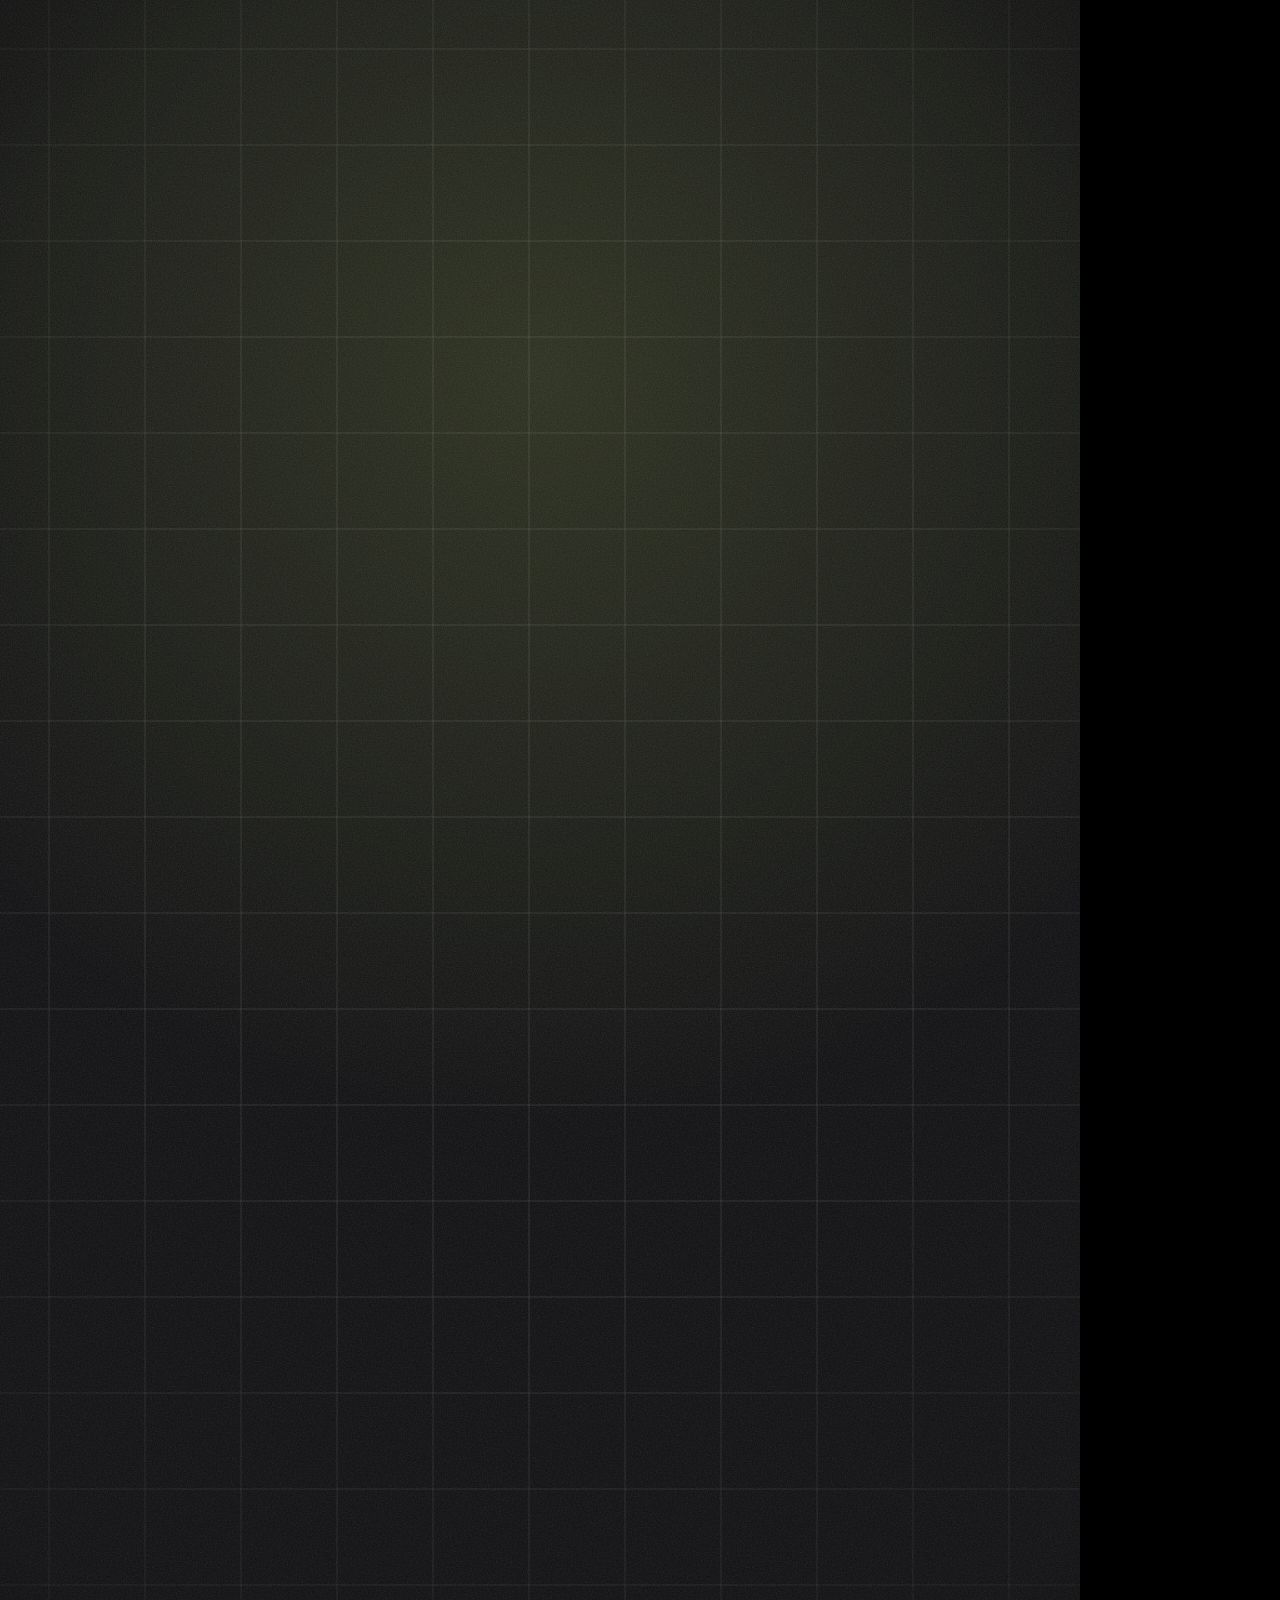
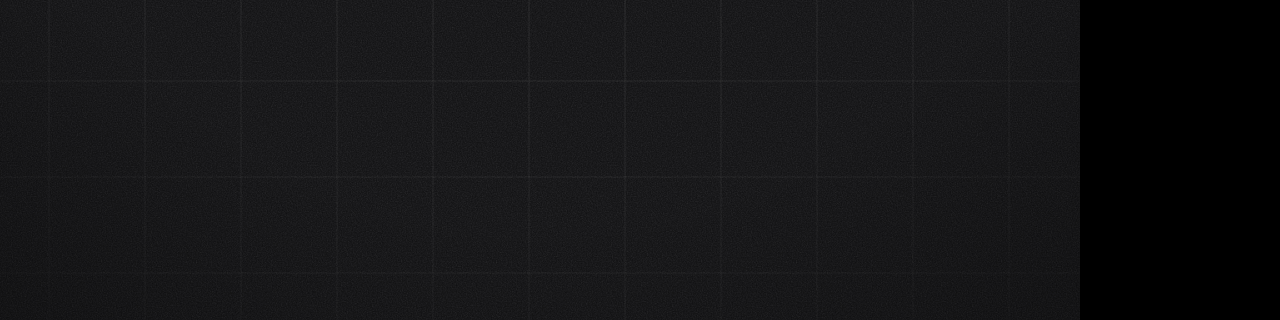
==== skills/vid-studio/assets/scenes/composition.html @ 47e419f5 "Add scene engine, looks, voice, and script craft for production Co-Authored-By: Claude Opus 5.5 <nor" ====
<!doctype html>
<html lang="en">
<head>
<meta charset="utf-8">
<meta name="viewport" content="width=1080, height=1920">
<title>__VID_TITLE__</title>
<link rel="stylesheet" href="engine.css">
<style>
  html, body { margin: 0; padding: 0; background: #000; overflow: hidden; }
</style>
<script src="https://cdn.jsdelivr.net/npm/gsap@3.13.0/dist/gsap.min.js"></script>
<script src="engine.js"></script>
<script>
window.VID_DESIGN = __VID_DESIGN_JSON__;
</script>
<script>
window.VID_SCENES = __VID_SCENES_JSON__;
</script>
</head>
<body>
<div id="stage" class="vid-stage" data-composition-id="vid" data-start="0" data-width="1080" data-height="1920"></div>
<script>
(function () {
  // Synchronously size the root for the design's aspect and declare its total length, before the async build.
  var stage = document.getElementById('stage');
  var design = VidScenes.normalizeDesign(window.VID_DESIGN || {});
  var dim = VidScenes.dimensions(design.aspect);
  var total = VidScenes.totalDuration(window.VID_SCENES || []);
  stage.setAttribute('data-width', String(dim.width));
  stage.setAttribute('data-height', String(dim.height));
  stage.setAttribute('data-duration', String(total));
  stage.style.width = dim.width + 'px';
  stage.style.height = dim.height + 'px';
  var vp = document.querySelector('meta[name=viewport]');
  if (vp) vp.setAttribute('content', 'width=' + dim.width + ', height=' + dim.height);
  document.title = document.title || 'Vid';

  // Build (waits for fonts, measures, fits), then registers window.__timelines["vid"] at the end.
  window.__vidReady = VidScenes.build(document.body, window.VID_DESIGN || {}, window.VID_SCENES || [], {
    stage: stage, captions: true, safeArea: false
  }).then(function (res) {
    // engine.build already registered it; repeated here (after the build) so the registration is visible to tooling
    window.__timelines = window.__timelines || {};
    window.__timelines["vid"] = res.timeline;
    if (typeof window.__hfForceTimelineRebind === 'function') window.__hfForceTimelineRebind();
    document.documentElement.setAttribute('data-vid-ready', '1');
    return res;
  }).catch(function (err) {
    document.documentElement.setAttribute('data-vid-error', String(err && err.message || err));
    console.error(err);
  });
})();
</script>
</body>
</html>
---- skills/vid-studio/assets/scenes/engine.css ----
/* Vid Studio scene engine: base composition styles.
   Every size is in px at native resolution (1080 on the short side).
   --ts = type.scale, --k = per-scene fit factor (set by the engine), --kw = per-element fit factor. */

.vid-stage {
  position: relative;
  overflow: hidden;
  background: var(--bg);
  color: var(--text);
  font-family: var(--font-body);
  font-synthesis: none;
  -webkit-font-smoothing: antialiased;
  text-rendering: geometricPrecision;
  font-kerning: normal;
  contain: layout paint;
  --ts: 1;
  --k: 1;
}
.vid-stage *, .vid-stage *::before, .vid-stage *::after { box-sizing: border-box; }
.vid-stage h1, .vid-stage h2, .vid-stage p, .vid-stage ol, .vid-stage blockquote { margin: 0; padding: 0; font-weight: inherit; }
.vid-stage ol { list-style: none; }

/* ---------- type primitives ---------- */
.vid-stage .disp {
  font-family: var(--font-display);
  font-weight: var(--display-weight);
  letter-spacing: var(--tracking);
  text-transform: var(--display-case);
  line-height: .98;
}
.vid-stage .disp.has-dv { line-height: 1.28; }
.vid-stage .dv { letter-spacing: 0 !important; }
.vid-stage .has-dv { line-height: 1.42; }
.vid-stage .mono { font-family: var(--font-mono); }
.vid-stage .em { color: var(--accent); }
.vid-stage .tnum { font-variant-numeric: tabular-nums lining-nums; }

/* word masks (reveal by sliding up inside a clipped box; padded so matras/ascenders never clip) */
.vid-stage .wm { display: inline-block; overflow: hidden; vertical-align: top; padding: .1em .04em .16em; margin: -.1em -.04em -.16em; }
.vid-stage .has-dv .wm { padding: .28em .04em .3em; margin: -.28em -.04em -.3em; }
.vid-stage .w { display: inline-block; will-change: transform; }

/* ---------- layers ---------- */
.vid-stage .bg, .vid-stage .bg > * { position: absolute; pointer-events: none; }
.vid-stage .bg { inset: 0; background: var(--bg); overflow: hidden; }
.vid-stage .bg-blob { width: 140%; aspect-ratio: 1; left: -20%; top: -20%; border-radius: 50%; }
.vid-stage .bg-blob.b1 { background: radial-gradient(closest-side, var(--blob1), transparent); }
.vid-stage .bg-blob.b2 { background: radial-gradient(closest-side, var(--blob2), transparent); }
.vid-stage .bg-pattern { inset: -240px; }
.vid-stage .bg-noise { inset: 0; background-repeat: repeat; }
.vid-stage .bg-vignette { inset: 0; background: radial-gradient(ellipse 120% 90% at 50% 45%, transparent 55%, var(--vignette) 100%); }

.vid-stage .scene { position: absolute; inset: 0; width: 100%; height: 100%; }
.vid-stage .scene-inner { position: absolute; inset: 0; transform-origin: 50% 50%; }
.vid-stage .scene-drift { position: absolute; inset: 0; transform-origin: 40% 50%; }
.vid-stage .frame {
  position: absolute;
  left: var(--cl); top: var(--ct); width: var(--cw); height: var(--ch);
  display: flex; flex-direction: column;
}
.vid-stage .chip-slot { flex: none; height: calc(var(--ts) * 108px); display: flex; align-items: flex-start; }
.vid-stage .body { position: relative; flex: 1; min-height: 0; display: flex; flex-direction: column; justify-content: center; }
.vid-stage .stack { flex: none; display: flex; flex-direction: column; width: 100%; }
.vid-stage .stack.fill { flex: 1; min-height: 0; overflow: hidden; }

/* overlay chip (scene.text) */
.vid-stage .chip {
  display: inline-flex; align-items: center; gap: .5em;
  background: var(--accent); color: var(--on-accent);
  font: 700 calc(var(--ts) * 36px)/1.15 var(--font-body);
  padding: .42em .8em .42em .7em; border-radius: min(var(--radius), 26px);
  transform-origin: 0 100%;
  box-shadow: 0 10px 30px var(--shadow);
  max-width: 100%;
  white-space: nowrap;
}
.vid-stage .chip::before { content: ""; width: .42em; height: .42em; border-radius: 50%; background: currentColor; opacity: .85; flex: none; }

/* logo wordmark */
.vid-stage .logo {
  position: absolute; display: flex; align-items: center; gap: 14px;
  font: 800 30px/1 var(--font-body); letter-spacing: .14em; text-transform: uppercase; color: var(--text);
  white-space: nowrap;
}
.vid-stage .logo .logo-mark { width: 18px; height: 18px; border-radius: min(var(--radius), 5px); background: var(--accent); flex: none; }
.vid-stage .logo .dv { letter-spacing: 0; }

/* ---------- shared scene pieces ---------- */
.vid-stage .kicker {
  display: flex; align-items: center; gap: 22px;
  font: 600 calc(var(--k) * var(--ts) * 34px)/1.2 var(--font-mono);
  letter-spacing: .16em; text-transform: uppercase; color: var(--accent);
  margin-bottom: calc(var(--k) * 44px);
}
.vid-stage .kicker-bar { width: 72px; height: 6px; background: var(--accent); flex: none; transform-origin: 0 50%; border-radius: 3px; }
.vid-stage .heading {
  font-size: calc(var(--k) * var(--kw, 1) * var(--ts) * 96px);
  margin-bottom: calc(var(--k) * 60px);
  color: var(--text);
}
.vid-stage.ar-landscape .heading { font-size: calc(var(--k) * var(--kw, 1) * var(--ts) * 76px); margin-bottom: calc(var(--k) * 44px); }

/* ---------- title ---------- */
.vid-stage .scene-title .title { font-size: calc(var(--k) * var(--kw, 1) * var(--ts) * 176px); color: var(--text); }
.vid-stage.ar-landscape .scene-title .title { font-size: calc(var(--k) * var(--kw, 1) * var(--ts) * 150px); max-width: 82%; }
.vid-stage .scene-title .rule { width: 220px; height: 14px; background: var(--accent); margin: calc(var(--k) * 52px) 0 calc(var(--k) * 40px); transform-origin: 0 50%; border-radius: min(var(--radius), 7px); }
.vid-stage .scene-title .subtitle { font: 500 calc(var(--k) * var(--ts) * 50px)/1.3 var(--font-body); color: var(--muted); max-width: 92%; }
.vid-stage .scene-title .subtitle.has-dv { line-height: 1.5; }

/* ---------- stat ---------- */
.vid-stage .scene-stat .stat-label { font: 600 calc(var(--k) * var(--ts) * 52px)/1.25 var(--font-body); color: var(--text); max-width: 96%; margin-bottom: calc(var(--k) * 26px); }
.vid-stage .scene-stat .stat-label.has-dv { line-height: 1.5; }
.vid-stage .scene-stat .value-wrap { position: relative; width: 100%; }
.vid-stage .scene-stat .halo { position: absolute; left: -12%; top: -40%; width: 90%; height: 180%; background: radial-gradient(closest-side, var(--halo), transparent); pointer-events: none; }
.vid-stage .scene-stat .value {
  position: relative; display: block; white-space: nowrap; width: 100%;
  font-size: calc(var(--k) * var(--kw, 1) * var(--ts) * 300px);
  line-height: 1.02; color: var(--accent); transform-origin: 0 70%;
  padding: .04em 0;
}
.vid-stage .scene-stat .value .pre, .vid-stage .scene-stat .value .suf { font-size: .5em; letter-spacing: 0; }
.vid-stage .scene-stat .value .suf.pct { font-size: .62em; }
.vid-stage .scene-stat .value .pre { margin-right: .04em; vertical-align: .62em; }
.vid-stage .scene-stat .value .suf { margin-left: .06em; }
.vid-stage .scene-stat .stat-bar { width: 100%; height: 10px; background: var(--track); margin: calc(var(--k) * 30px) 0 calc(var(--k) * 40px); border-radius: 5px; overflow: hidden; }
.vid-stage .scene-stat .stat-bar i { display: block; width: 38%; height: 100%; background: var(--accent); transform-origin: 0 50%; border-radius: 5px; }
.vid-stage .scene-stat .context { display: inline-flex; align-self: flex-start; align-items: center; gap: 16px; font: 600 calc(var(--k) * var(--ts) * 40px)/1.25 var(--font-body); color: var(--muted); background: var(--surface); border: 2px solid var(--line); padding: .45em .85em; border-radius: min(var(--radius), 999px); max-width: 100%; }
.vid-stage .scene-stat .context.has-dv { line-height: 1.45; }

/* ---------- bars ---------- */
.vid-stage .scene-bars .bars { display: flex; flex-direction: column; gap: calc(var(--k) * 38px); }
.vid-stage .scene-bars .bar-head { display: flex; justify-content: space-between; align-items: baseline; gap: 24px; margin-bottom: calc(var(--k) * 14px); }
.vid-stage .scene-bars .bar-label { font: 600 calc(var(--k) * var(--ts) * 42px)/1.2 var(--font-body); color: var(--muted); min-width: 0; }
.vid-stage .scene-bars .bar-label.has-dv { line-height: 1.45; }
.vid-stage .scene-bars .bar-value { font-family: var(--font-display); font-weight: var(--display-weight); font-size: calc(var(--k) * var(--ts) * 56px); line-height: 1; color: var(--text); white-space: nowrap; letter-spacing: var(--tracking); }
.vid-stage .scene-bars .bar-track { height: calc(var(--k) * 64px); background: var(--track); border-radius: min(var(--radius), 32px); overflow: hidden; position: relative; }
.vid-stage .scene-bars .bar-fill { position: absolute; left: 0; top: 0; bottom: 0; background: var(--bar-dim); border-radius: min(var(--radius), 32px); transform-origin: 0 50%; overflow: hidden; }
.vid-stage .scene-bars .bar-row.max .bar-fill { background: var(--accent); }
.vid-stage .scene-bars .bar-row.max .bar-label { color: var(--text); }
.vid-stage .scene-bars .bar-row.max .bar-value { color: var(--accent); }
.vid-stage .scene-bars .bar-row.neg .bar-fill { background: var(--negative); }
.vid-stage .scene-bars .shine { position: absolute; top: 0; bottom: 0; width: 30%; left: 0; background: linear-gradient(100deg, transparent, rgba(255,255,255,.38), transparent); }

/* ---------- compare ---------- */
.vid-stage .scene-compare .cols { flex: 1; min-height: calc(var(--k) * 420px); display: flex; gap: 6%; align-items: stretch; position: relative; }
.vid-stage .scene-compare .col { flex: 1; min-width: 0; display: flex; flex-direction: column; justify-content: flex-end; }
.vid-stage .scene-compare .col-value { font-family: var(--font-display); font-weight: var(--display-weight); letter-spacing: var(--tracking); font-size: calc(var(--k) * var(--kw, 1) * var(--ts) * 112px); line-height: 1; white-space: nowrap; color: var(--muted); margin-bottom: calc(var(--k) * 22px); }
.vid-stage .scene-compare .col-value .suf, .vid-stage .scene-compare .col-value .pre { font-size: .55em; }
.vid-stage .scene-compare .col.big .col-value { color: var(--accent); }
.vid-stage .scene-compare .col-bar-area { flex: 1; min-height: calc(var(--k) * 140px); position: relative; }
.vid-stage .scene-compare .col-bar { position: absolute; left: 0; right: 0; bottom: 0; background: var(--bar-dim); border-radius: min(var(--radius), 40px) min(var(--radius), 40px) 4px 4px; transform-origin: 50% 100%; }
.vid-stage .scene-compare .col.big .col-bar { background: var(--accent); }
.vid-stage .scene-compare .col-label { font: 700 calc(var(--k) * var(--ts) * 40px)/1.25 var(--font-body); color: var(--muted); padding-top: calc(var(--k) * 22px); border-top: 4px solid var(--line); margin-top: 0; }
.vid-stage .scene-compare .col-label.has-dv { line-height: 1.45; }
.vid-stage .scene-compare .col.big .col-label { color: var(--text); border-top-color: var(--accent); }
.vid-stage .scene-compare .delta {
  position: absolute; left: 50%; top: 4%; transform: translateX(-50%);
  font: 700 calc(var(--k) * var(--ts) * 40px)/1 var(--font-mono);
  padding: .5em .7em; border-radius: min(var(--radius), 999px);
  background: var(--text); color: var(--bg); white-space: nowrap;
}
.vid-stage .scene-compare .delta.down { background: var(--negative); color: #fff; }

/* ---------- list ---------- */
.vid-stage .scene-list .items { display: flex; flex-direction: column; }
.vid-stage .scene-list .item { position: relative; display: flex; align-items: center; gap: calc(var(--k) * 34px); padding: calc(var(--k) * 38px) 0; }
.vid-stage .scene-list .item-line { position: absolute; left: 0; right: 0; top: 0; height: 3px; background: var(--line); transform-origin: 0 50%; }
.vid-stage .scene-list .idx {
  flex: none; display: grid; place-items: center;
  width: calc(var(--k) * var(--ts) * 96px); height: calc(var(--k) * var(--ts) * 96px);
  font: 700 calc(var(--k) * var(--ts) * 32px)/1 var(--font-mono);
  color: var(--accent); border: 3px solid var(--accent); border-radius: min(var(--radius), 999px);
}
.vid-stage .scene-list .idx-fill { position: absolute; inset: -3px; background: var(--accent); border-radius: inherit; transform: scale(0); }
.vid-stage .scene-list .idx { position: relative; }
.vid-stage .scene-list .idx b { position: relative; font-weight: 700; }
.vid-stage .scene-list .item-text { font: 650 calc(var(--k) * var(--kw, 1) * var(--ts) * 66px)/1.16 var(--font-body); color: var(--text); min-width: 0; }
.vid-stage .scene-list .item-text.has-dv { line-height: 1.45; }

/* ---------- quote ---------- */
.vid-stage .scene-quote .qmark { font-family: var(--font-display); font-weight: 900; font-size: calc(var(--k) * var(--ts) * 340px); line-height: .7; height: .5em; color: var(--accent); transform-origin: 0 50%; letter-spacing: 0; text-transform: none; }
.vid-stage .scene-quote .quote-text { font-family: var(--font-display); font-weight: var(--display-weight); letter-spacing: calc(var(--tracking) * .5); font-size: calc(var(--k) * var(--kw, 1) * var(--ts) * 78px); line-height: 1.12; color: var(--text); text-transform: none; }
.vid-stage .scene-quote .quote-text.has-dv { line-height: 1.45; }
.vid-stage .scene-quote .source { display: flex; align-items: center; gap: 20px; margin-top: calc(var(--k) * 52px); font: 500 calc(var(--k) * var(--ts) * 32px)/1.3 var(--font-mono); color: var(--muted); letter-spacing: .04em; }
.vid-stage .scene-quote .src-line { width: 64px; height: 4px; background: var(--accent); flex: none; transform-origin: 0 50%; }

/* ---------- timeline ---------- */
.vid-stage .scene-timeline .tl { position: relative; display: flex; flex-direction: column; gap: calc(var(--k) * 46px); padding-left: calc(var(--k) * 74px); }
.vid-stage .scene-timeline .tl-line { position: absolute; left: calc(var(--k) * 20px); top: 18px; bottom: 18px; width: 6px; background: var(--track); border-radius: 3px; }
.vid-stage .scene-timeline .tl-line i { position: absolute; inset: 0; background: var(--accent); transform-origin: 50% 0; border-radius: 3px; }
.vid-stage .scene-timeline .tl-item { position: relative; }
.vid-stage .scene-timeline .tl-dot { position: absolute; left: calc(var(--k) * -74px + var(--k) * 23px - 17px); top: calc(var(--k) * var(--ts) * 24px - 17px); width: 34px; height: 34px; border-radius: 50%; background: var(--bg); border: 6px solid var(--accent); }
.vid-stage .scene-timeline .tl-dot i { position: absolute; inset: 3px; border-radius: 50%; background: var(--accent); transform: scale(0); }
.vid-stage .scene-timeline .tl-ring { position: absolute; inset: -22px; border-radius: 50%; border: 3px solid var(--accent); opacity: 0; }
.vid-stage .scene-timeline .tl-date { font-family: var(--font-display); font-weight: var(--display-weight); letter-spacing: var(--tracking); text-transform: var(--display-case); font-size: calc(var(--k) * var(--ts) * 50px); line-height: 1; color: var(--accent); margin-bottom: calc(var(--k) * 12px); }
.vid-stage .scene-timeline .tl-date.has-dv { line-height: 1.3; }
.vid-stage .scene-timeline .tl-label { font: 600 calc(var(--k) * var(--kw, 1) * var(--ts) * 46px)/1.22 var(--font-body); color: var(--text); }
.vid-stage .scene-timeline .tl-label.has-dv { line-height: 1.45; }
/* horizontal variant */
.vid-stage.ar-landscape .scene-timeline .tl { flex-direction: row; padding-left: 0; padding-top: calc(var(--k) * 90px); gap: 4%; }
.vid-stage.ar-landscape .scene-timeline .tl-item { flex: 1; min-width: 0; }
.vid-stage.ar-landscape .scene-timeline .tl-line { left: 0; right: 0; top: calc(var(--k) * 26px); bottom: auto; height: 6px; width: auto; }
.vid-stage.ar-landscape .scene-timeline .tl-line i { transform-origin: 0 50%; }
.vid-stage.ar-landscape .scene-timeline .tl-dot { left: 0; top: calc(var(--k) * -90px + var(--k) * 29px - 17px); }

/* ---------- text (punchline) ---------- */
.vid-stage .scene-text .punch { font-size: calc(var(--k) * var(--kw, 1) * var(--ts) * 132px); color: var(--text); line-height: 1.02; }
.vid-stage .scene-text .punch.has-dv { line-height: 1.32; }
.vid-stage.ar-landscape .scene-text .punch { font-size: calc(var(--k) * var(--kw, 1) * var(--ts) * 120px); max-width: 88%; }
.vid-stage .scene-text .punch .w.em { background-image: linear-gradient(var(--mark), var(--mark)); background-repeat: no-repeat; background-position: 0 88%; background-size: 100% 0.2em; }

/* ---------- image ---------- */
.vid-stage .scene-image .img-card { position: relative; flex: 1; min-height: calc(var(--k) * 300px); border-radius: var(--radius); overflow: hidden; background: var(--surface); border: 2px solid var(--line); }
.vid-stage .scene-image .img-card img { position: absolute; inset: 0; width: 100%; height: 100%; object-fit: cover; transform-origin: 50% 50%; }
.vid-stage .scene-image .stripes { position: absolute; inset: -200px; background: repeating-linear-gradient(135deg, var(--track) 0 2px, transparent 2px 34px); }
.vid-stage .scene-image .scan { position: absolute; left: 0; right: 0; height: 40%; top: 0; background: linear-gradient(180deg, transparent, var(--scan), transparent); }
.vid-stage .scene-image .vf { position: absolute; width: 70px; height: 70px; border-color: var(--accent); border-style: solid; border-width: 0; }
.vid-stage .scene-image .vf.tl { left: 40px; top: 40px; border-left-width: 6px; border-top-width: 6px; }
.vid-stage .scene-image .vf.tr { right: 40px; top: 40px; border-right-width: 6px; border-top-width: 6px; }
.vid-stage .scene-image .vf.bl { left: 40px; bottom: 40px; border-left-width: 6px; border-bottom-width: 6px; }
.vid-stage .scene-image .vf.br { right: 40px; bottom: 40px; border-right-width: 6px; border-bottom-width: 6px; }
.vid-stage .scene-image .ph { position: absolute; inset: 0; display: flex; flex-direction: column; justify-content: center; align-items: flex-start; padding: 13% 12%; }
.vid-stage .scene-image .ph-tag { display: flex; align-items: center; gap: 14px; font: 600 calc(var(--k) * var(--ts) * 28px)/1 var(--font-mono); letter-spacing: .18em; text-transform: uppercase; color: var(--muted); margin-bottom: calc(var(--k) * 34px); }
.vid-stage .scene-image .rec { width: 16px; height: 16px; border-radius: 50%; background: var(--negative); }
.vid-stage .scene-image .ph-desc { font: 600 calc(var(--k) * var(--kw, 1) * var(--ts) * 54px)/1.22 var(--font-body); color: var(--text); }
.vid-stage .scene-image .ph-desc.has-dv { line-height: 1.5; }
.vid-stage .scene-image .ph-icon { position: absolute; right: 9%; bottom: 9%; width: 120px; height: 96px; opacity: .5; color: var(--muted); }

/* ---------- end ---------- */
.vid-stage .scene-end .stack { align-items: flex-start; }
.vid-stage .scene-end .end-logo { display: flex; align-items: center; gap: 18px; font: 800 calc(var(--k) * var(--ts) * 40px)/1 var(--font-body); letter-spacing: .16em; text-transform: uppercase; color: var(--text); margin-bottom: calc(var(--k) * 64px); }
.vid-stage .scene-end .end-logo .logo-mark { width: 30px; height: 30px; border-radius: min(var(--radius), 8px); background: var(--accent); }
.vid-stage .scene-end .end-title { font-size: calc(var(--k) * var(--kw, 1) * var(--ts) * 140px); color: var(--text); margin-bottom: calc(var(--k) * 72px); }
.vid-stage.ar-landscape .scene-end .end-title { max-width: 86%; }
.vid-stage .scene-end .cta-wrap { position: relative; display: inline-flex; max-width: 100%; }
.vid-stage .scene-end .cta { position: relative; display: inline-flex; align-items: center; gap: .6em; max-width: 100%; background: var(--accent); color: var(--on-accent); font: 800 calc(var(--k) * var(--kw, 1) * var(--ts) * 46px)/1.2 var(--font-body); padding: .62em 1em .62em 1.1em; border-radius: min(var(--radius), 999px); box-shadow: 0 18px 48px var(--shadow); }
.vid-stage .scene-end .cta.has-dv { line-height: 1.4; }
.vid-stage .scene-end .cta svg { width: 1em; height: 1em; flex: none; }
.vid-stage .scene-end .cta-ring { position: absolute; inset: 0; border-radius: min(var(--radius), 999px); border: 4px solid var(--accent); opacity: 0; }

/* ---------- captions ---------- */
.vid-stage .captions { position: absolute; left: var(--capl); top: var(--capt); width: var(--capw); height: var(--caph); pointer-events: none; }
.vid-stage .cap { position: absolute; inset: 0; display: flex; justify-content: center; align-items: center; }
.vid-stage .cap-inner { max-width: 100%; text-align: center; font: 750 calc(var(--kc, 1) * var(--ts) * 62px)/1.22 var(--font-body); color: var(--text); text-shadow: var(--cap-shadow); transform-origin: 50% 60%; }
.vid-stage.ar-landscape .cap-inner { font-size: calc(var(--kc, 1) * var(--ts) * 50px); }
.vid-stage .cap-inner.has-dv { line-height: 1.5; }
.vid-stage .cap-inner .w { display: inline-block; transform-origin: 50% 70%; }
.vid-stage .cap-boxed .cap-inner { text-shadow: none; }
.vid-stage .cap-boxed .cap-inner > span.line { background: var(--cap-box); color: var(--cap-box-text); padding: .1em .42em .14em; border-radius: min(var(--radius), 18px); -webkit-box-decoration-break: clone; box-decoration-break: clone; }
.vid-stage .cap-karaoke .cap-inner { font-weight: 800; }
.vid-stage .cap-karaoke .w { color: var(--cap-dim); }
.vid-stage .cap-pop .cap-inner { font-family: var(--font-display); font-weight: var(--display-weight); text-transform: var(--display-case); letter-spacing: var(--tracking); font-size: calc(var(--kc, 1) * var(--ts) * 108px); line-height: 1.02; }
.vid-stage.ar-landscape .cap-pop .cap-inner { font-size: calc(var(--kc, 1) * var(--ts) * 84px); }
.vid-stage .cap-pop .cap-inner.has-dv { line-height: 1.32; }

/* ---------- transitions ---------- */
.vid-stage .wipe { position: absolute; top: -10%; bottom: -10%; left: -15%; width: 130%; background: var(--accent); }
.vid-stage .wipe i { position: absolute; top: 0; bottom: 0; right: -6%; width: 6%; background: var(--accent2); }

/* ---------- safe-area guides (editor only) ---------- */
.vid-stage .safe-guides { position: absolute; inset: 0; pointer-events: none; z-index: 50; }
.vid-stage .safe-guides .unsafe { position: absolute; background: repeating-linear-gradient(45deg, rgba(255,64,64,.22) 0 10px, rgba(255,64,64,.08) 10px 22px); }
.vid-stage .safe-guides .box { position: absolute; border: 3px dashed rgba(0,200,255,.85); }
.vid-stage .safe-guides .box.cap { border-color: rgba(255,200,0,.9); }
.vid-stage .safe-guides .lbl { position: absolute; left: 8px; top: 6px; font: 600 22px/1 ui-monospace, monospace; color: #fff; background: rgba(0,0,0,.6); padding: 4px 8px; border-radius: 4px; letter-spacing: 0; text-transform: none; }

/* ---------- typographic polish ---------- */
.vid-stage .disp, .vid-stage .heading, .vid-stage .subtitle, .vid-stage .quote-text, .vid-stage .item-text, .vid-stage .tl-label,
.vid-stage .ph-desc, .vid-stage .cap-inner, .vid-stage .cta > span, .vid-stage .stat-label, .vid-stage .col-label { text-wrap: balance; }
/* mono fonts rarely cover Devanagari: render Devanagari runs inside mono text with the body face (no wide mono spaces) */
.vid-stage .kicker .dv, .vid-stage .source .dv, .vid-stage .ph-tag .dv, .vid-stage .delta .dv, .vid-stage .mono .dv { font-family: var(--font-body); letter-spacing: 0; }
.vid-stage .kicker.has-dv, .vid-stage .source.has-dv { letter-spacing: .04em; }
/* elements that scale up slightly during their hold keep a little room on the right */
.vid-stage.ar-portrait .scene-title .title, .vid-stage.ar-portrait .scene-text .punch { max-width: 96%; }
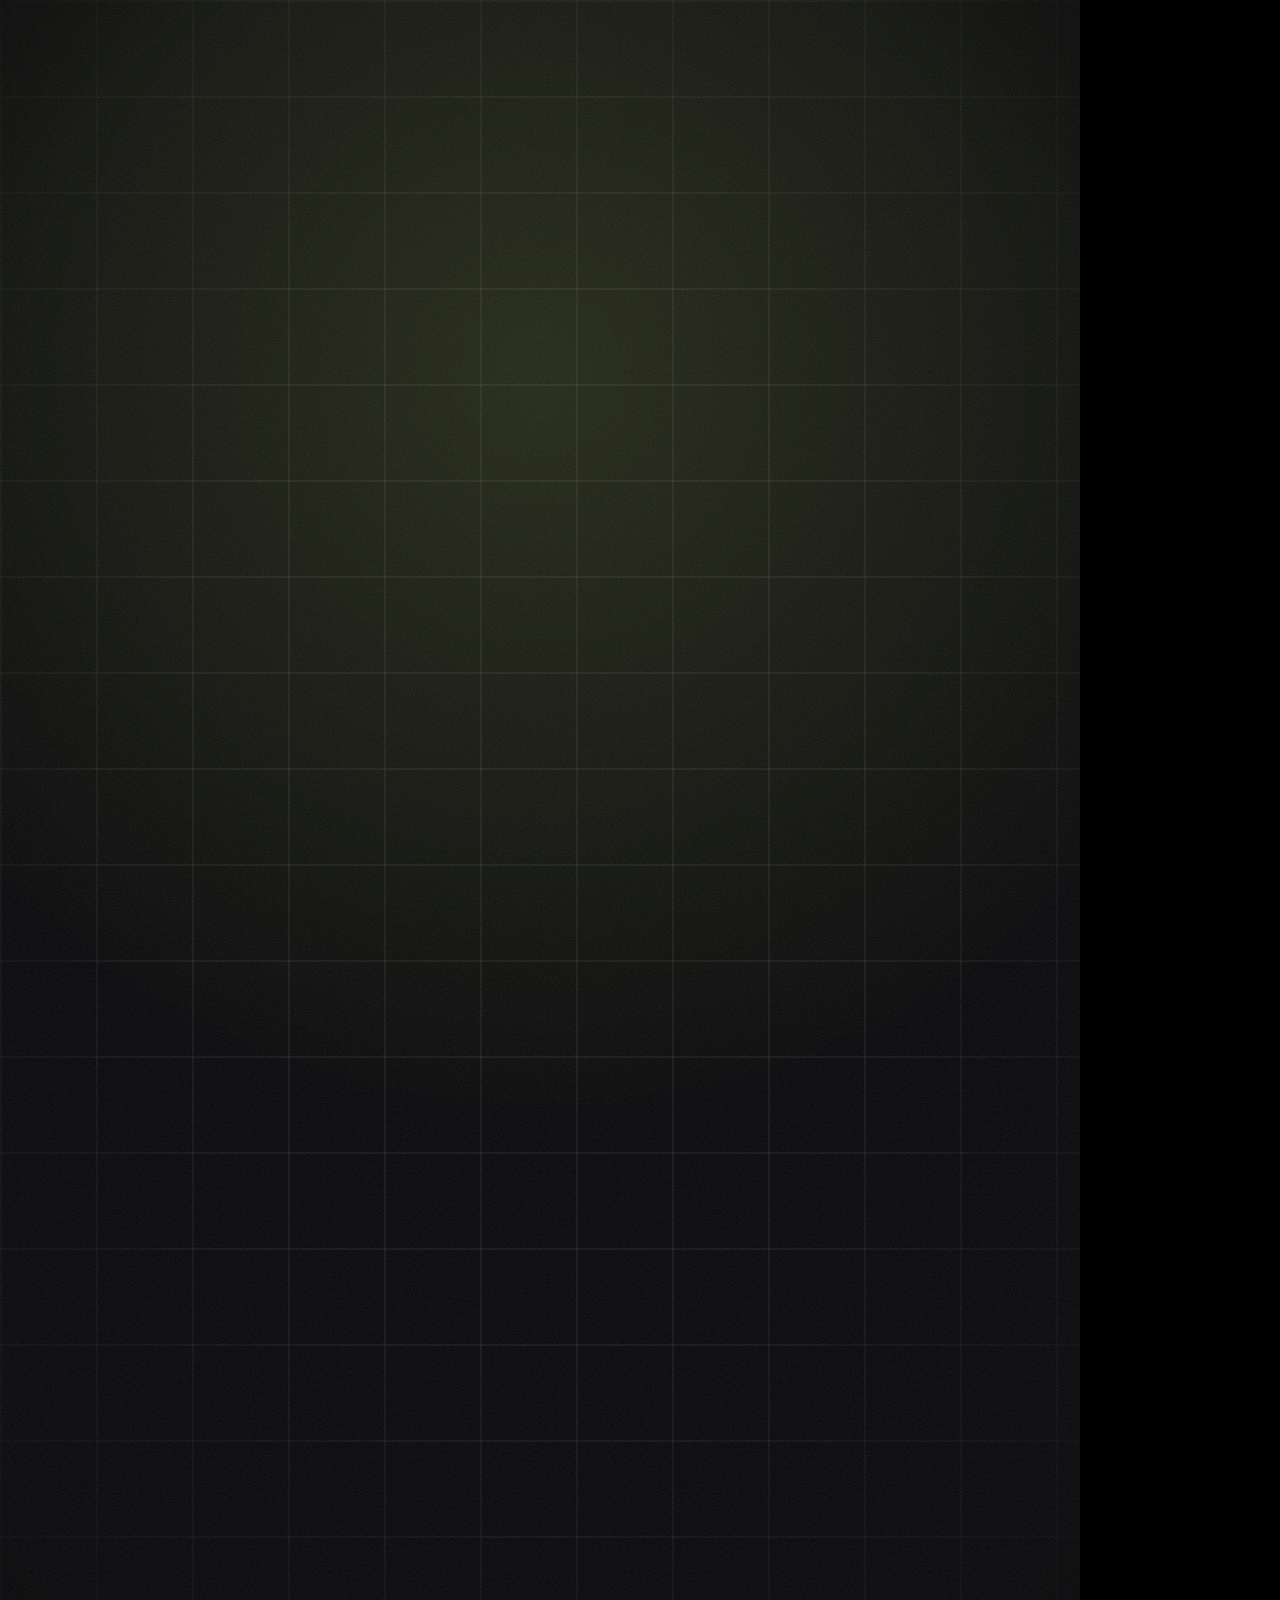
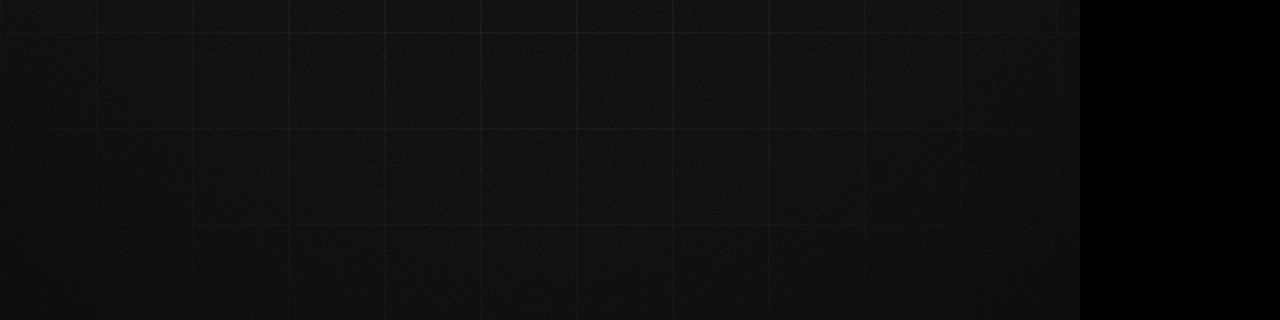
==== commit f9ed7266: "Improve video craft, embed images, and render downloadable MP4s" ====
--- a/skills/vid-studio/assets/scenes/composition.html
+++ b/skills/vid-studio/assets/scenes/composition.html
@@ -42,6 +42,7 @@
     // engine.build already registered it; repeated here (after the build) so the registration is visible to tooling
     window.__timelines = window.__timelines || {};
     window.__timelines["vid"] = res.timeline;
+    window.__vidScenes = res.scenes;
     if (typeof window.__hfForceTimelineRebind === 'function') window.__hfForceTimelineRebind();
     document.documentElement.setAttribute('data-vid-ready', '1');
     return res;
--- a/skills/vid-studio/assets/scenes/engine.css
+++ b/skills/vid-studio/assets/scenes/engine.css
@@ -46,7 +46,7 @@
 .vid-stage .bg-blob { width: 140%; aspect-ratio: 1; left: -20%; top: -20%; border-radius: 50%; }
 .vid-stage .bg-blob.b1 { background: radial-gradient(closest-side, var(--blob1), transparent); }
 .vid-stage .bg-blob.b2 { background: radial-gradient(closest-side, var(--blob2), transparent); }
-.vid-stage .bg-pattern { inset: -240px; }
+.vid-stage .bg-pattern { inset: 0; -webkit-mask-image: radial-gradient(ellipse 80% 70% at 50% 42%, #000 40%, transparent 100%); mask-image: radial-gradient(ellipse 80% 70% at 50% 42%, #000 40%, transparent 100%); }
 .vid-stage .bg-noise { inset: 0; background-repeat: repeat; }
 .vid-stage .bg-vignette { inset: 0; background: radial-gradient(ellipse 120% 90% at 50% 45%, transparent 55%, var(--vignette) 100%); }
 
@@ -241,16 +241,16 @@
 /* ---------- captions ---------- */
 .vid-stage .captions { position: absolute; left: var(--capl); top: var(--capt); width: var(--capw); height: var(--caph); pointer-events: none; }
 .vid-stage .cap { position: absolute; inset: 0; display: flex; justify-content: center; align-items: center; }
-.vid-stage .cap-inner { max-width: 100%; text-align: center; font: 750 calc(var(--kc, 1) * var(--ts) * 62px)/1.22 var(--font-body); color: var(--text); text-shadow: var(--cap-shadow); transform-origin: 50% 60%; }
-.vid-stage.ar-landscape .cap-inner { font-size: calc(var(--kc, 1) * var(--ts) * 50px); }
+.vid-stage .cap-inner { max-width: 100%; text-align: center; font: 750 calc(var(--kc, 1) * var(--cap-k, 1) * var(--ts) * 62px)/1.22 var(--font-body); color: var(--text); text-shadow: var(--cap-shadow); transform-origin: 50% 60%; }
+.vid-stage.ar-landscape .cap-inner { font-size: calc(var(--kc, 1) * var(--cap-k, 1) * var(--ts) * 50px); }
 .vid-stage .cap-inner.has-dv { line-height: 1.5; }
 .vid-stage .cap-inner .w { display: inline-block; transform-origin: 50% 70%; }
 .vid-stage .cap-boxed .cap-inner { text-shadow: none; }
 .vid-stage .cap-boxed .cap-inner > span.line { background: var(--cap-box); color: var(--cap-box-text); padding: .1em .42em .14em; border-radius: min(var(--radius), 18px); -webkit-box-decoration-break: clone; box-decoration-break: clone; }
 .vid-stage .cap-karaoke .cap-inner { font-weight: 800; }
 .vid-stage .cap-karaoke .w { color: var(--cap-dim); }
-.vid-stage .cap-pop .cap-inner { font-family: var(--font-display); font-weight: var(--display-weight); text-transform: var(--display-case); letter-spacing: var(--tracking); font-size: calc(var(--kc, 1) * var(--ts) * 108px); line-height: 1.02; }
-.vid-stage.ar-landscape .cap-pop .cap-inner { font-size: calc(var(--kc, 1) * var(--ts) * 84px); }
+.vid-stage .cap-pop .cap-inner { font-family: var(--font-display); font-weight: var(--display-weight); text-transform: var(--display-case); letter-spacing: var(--tracking); font-size: calc(var(--kc, 1) * var(--cap-k, 1) * var(--ts) * 108px); line-height: 1.02; }
+.vid-stage.ar-landscape .cap-pop .cap-inner { font-size: calc(var(--kc, 1) * var(--cap-k, 1) * var(--ts) * 84px); }
 .vid-stage .cap-pop .cap-inner.has-dv { line-height: 1.32; }
 
 /* ---------- transitions ---------- */
@@ -272,3 +272,26 @@
 .vid-stage .kicker.has-dv, .vid-stage .source.has-dv { letter-spacing: .04em; }
 /* elements that scale up slightly during their hold keep a little room on the right */
 .vid-stage.ar-portrait .scene-title .title, .vid-stage.ar-portrait .scene-text .punch { max-width: 96%; }
+
+/* ---------- photos (Image: cue on any beat, and the image scene) ---------- */
+.vid-stage .backdrop { position: absolute; inset: 0; overflow: hidden; background: var(--surface); }
+.vid-stage .backdrop img { position: absolute; inset: 0; width: 100%; height: 100%; object-fit: cover; transform-origin: 50% 45%; }
+.vid-stage .backdrop .scrim { position: absolute; inset: 0; background: linear-gradient(180deg, var(--scrim1) 0%, var(--scrim0) 30%, var(--scrim1) 62%, var(--scrim2) 100%); }
+.vid-stage .backdrop.is-hero .scrim { background: linear-gradient(180deg, var(--scrim0) 0%, transparent 22%, transparent 52%, var(--scrim1) 78%, var(--scrim2) 100%); }
+.vid-stage .backdrop .tint { position: absolute; inset: 0; background: linear-gradient(160deg, var(--bg) 10%, var(--accent) 130%); mix-blend-mode: color; opacity: .9; }
+.vid-stage.img-dim .backdrop img { filter: brightness(.8) saturate(.92); }
+.vid-stage.img-mono .backdrop img { filter: grayscale(1) contrast(1.08) brightness(.86); }
+.vid-stage.img-duotone .backdrop img { filter: grayscale(1) contrast(1.18) brightness(.92); }
+.vid-stage.img-natural .backdrop:not(.is-hero) .scrim { background: linear-gradient(180deg, var(--scrim0) 0%, transparent 30%, var(--scrim0) 60%, var(--scrim2) 100%); }
+.vid-stage .scene.has-photo .frame { text-shadow: var(--photo-shadow); }
+.vid-stage .scene-image .stack.photo-only { flex: 1; }
+
+/* ---------- meta row: source tag + photo credit ---------- */
+.vid-stage .meta-row { flex: none; display: flex; justify-content: space-between; align-items: flex-end; gap: 24px; padding-top: 24px; text-shadow: none; }
+.vid-stage .src-tag { display: inline-flex; align-items: center; gap: 14px; min-width: 0; max-width: 72%;
+  font: 600 calc(var(--ts) * 30px)/1.25 var(--font-body); color: var(--text);
+  background: var(--surface); border: 2px solid var(--line); border-radius: min(var(--radius), 12px); padding: 10px 16px; }
+.vid-stage .src-tag .src-k { flex: none; font: 600 calc(var(--ts) * 22px)/1 var(--font-mono); letter-spacing: .14em; text-transform: uppercase; color: var(--accent); }
+.vid-stage .src-tag .src-v { min-width: 0; overflow: hidden; text-overflow: ellipsis; white-space: nowrap; }
+.vid-stage .credit { margin-left: auto; font: 500 calc(var(--ts) * 20px)/1.3 var(--font-body); color: var(--text); opacity: .62; text-align: right; max-width: 46%; }
+.vid-stage .scene.has-photo .credit { text-shadow: 0 1px 8px rgba(0,0,0,.6); }
